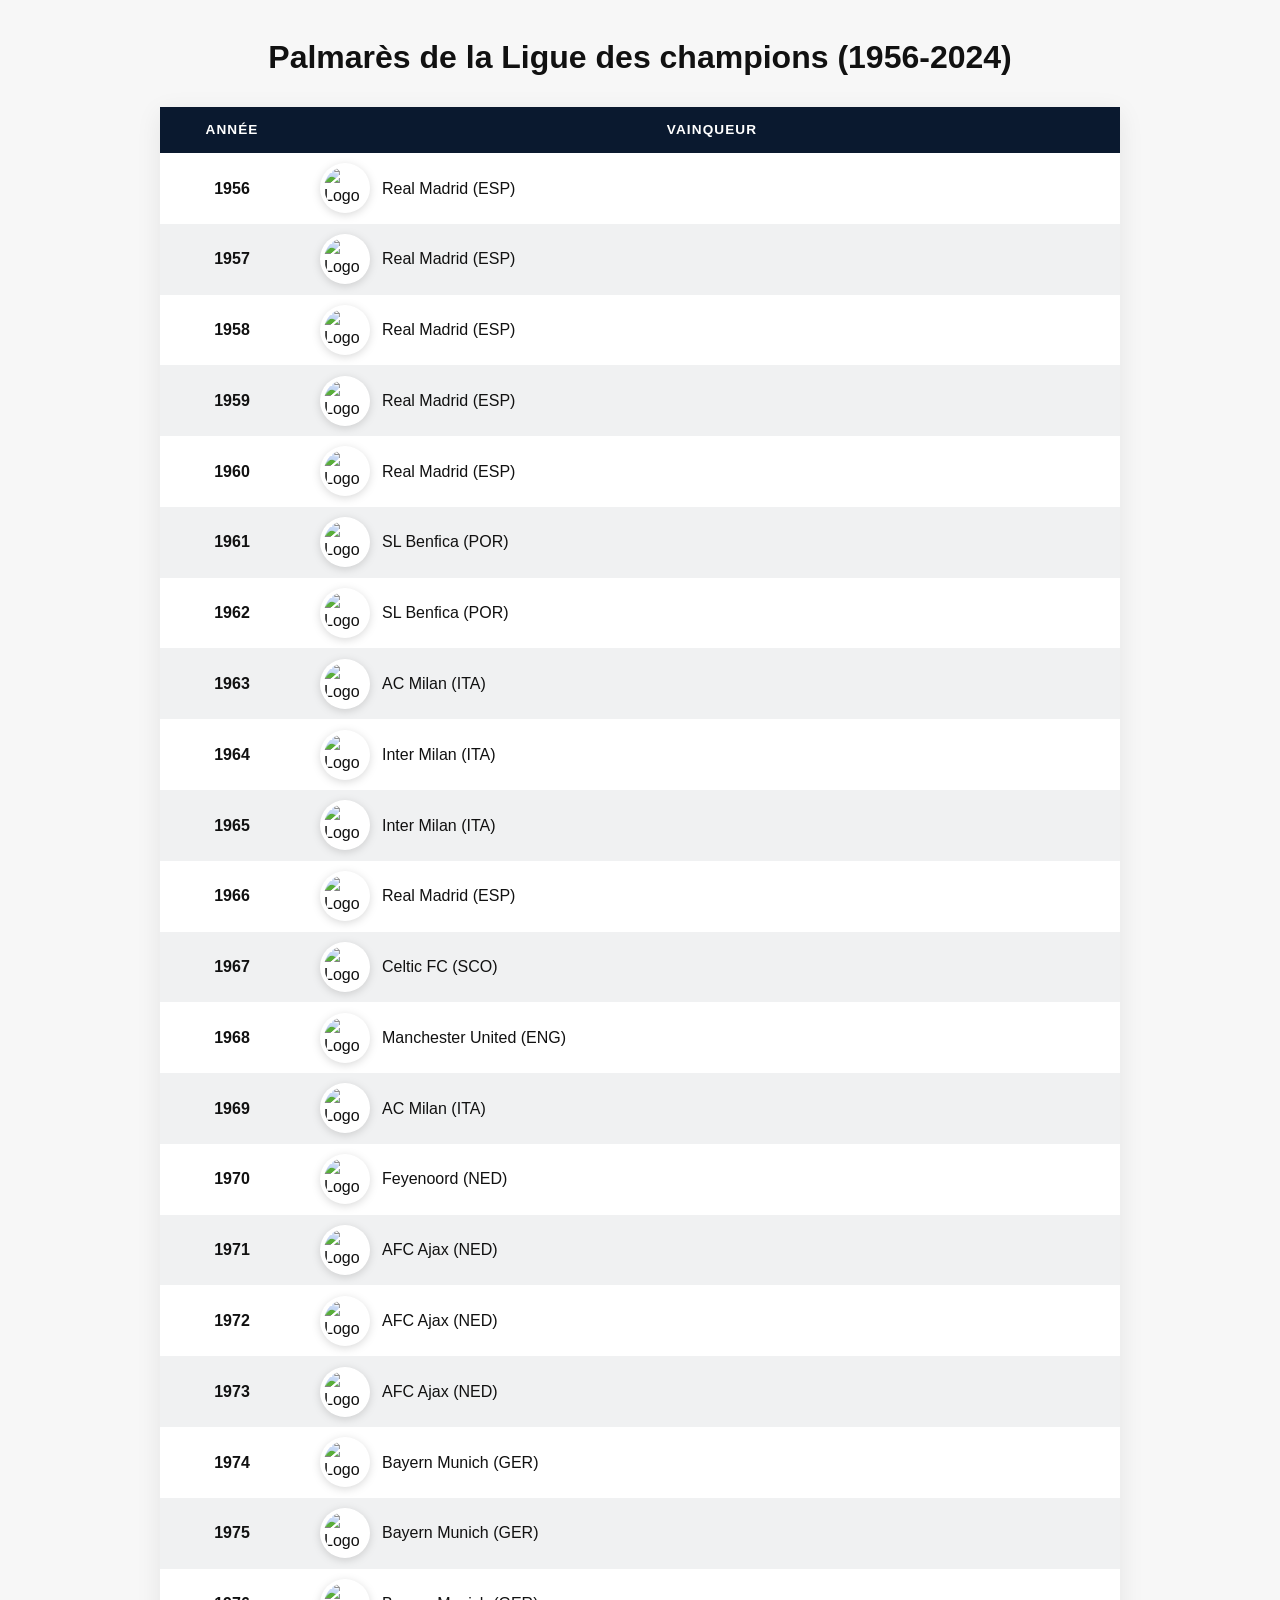
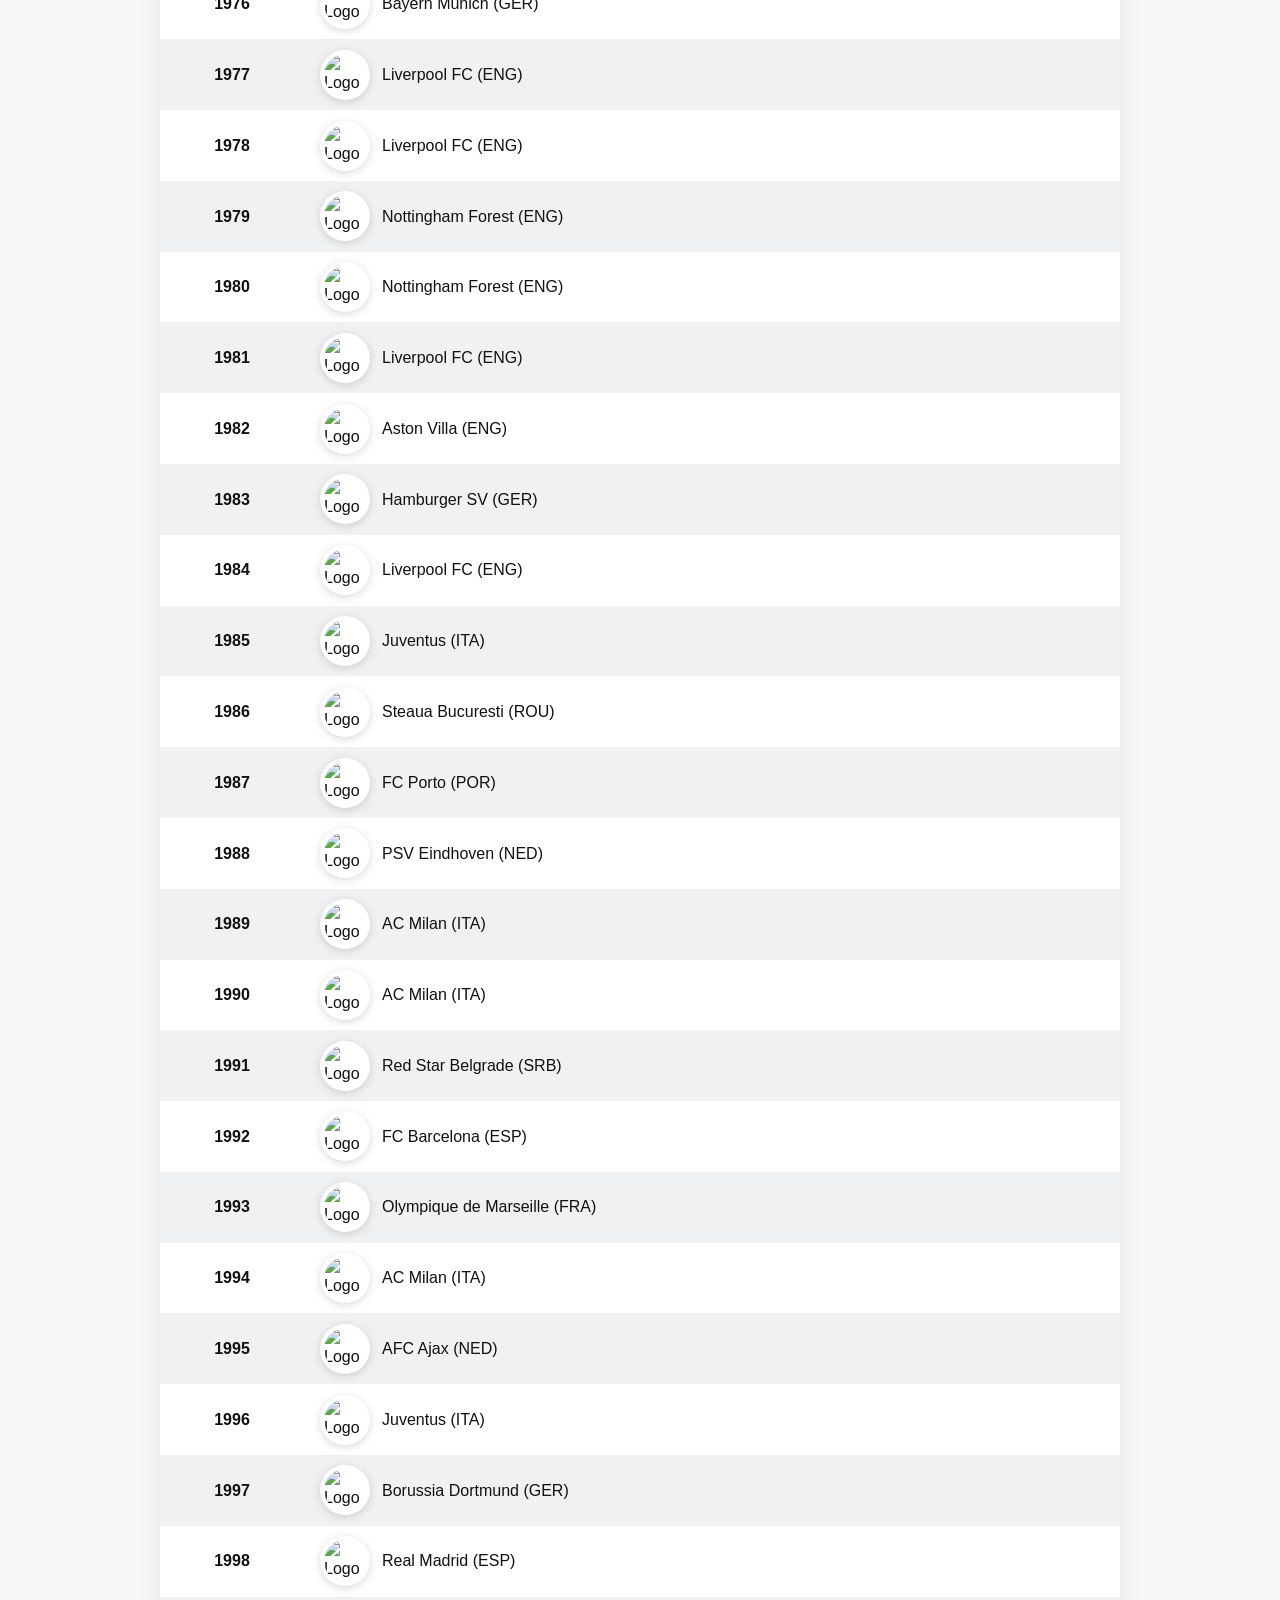
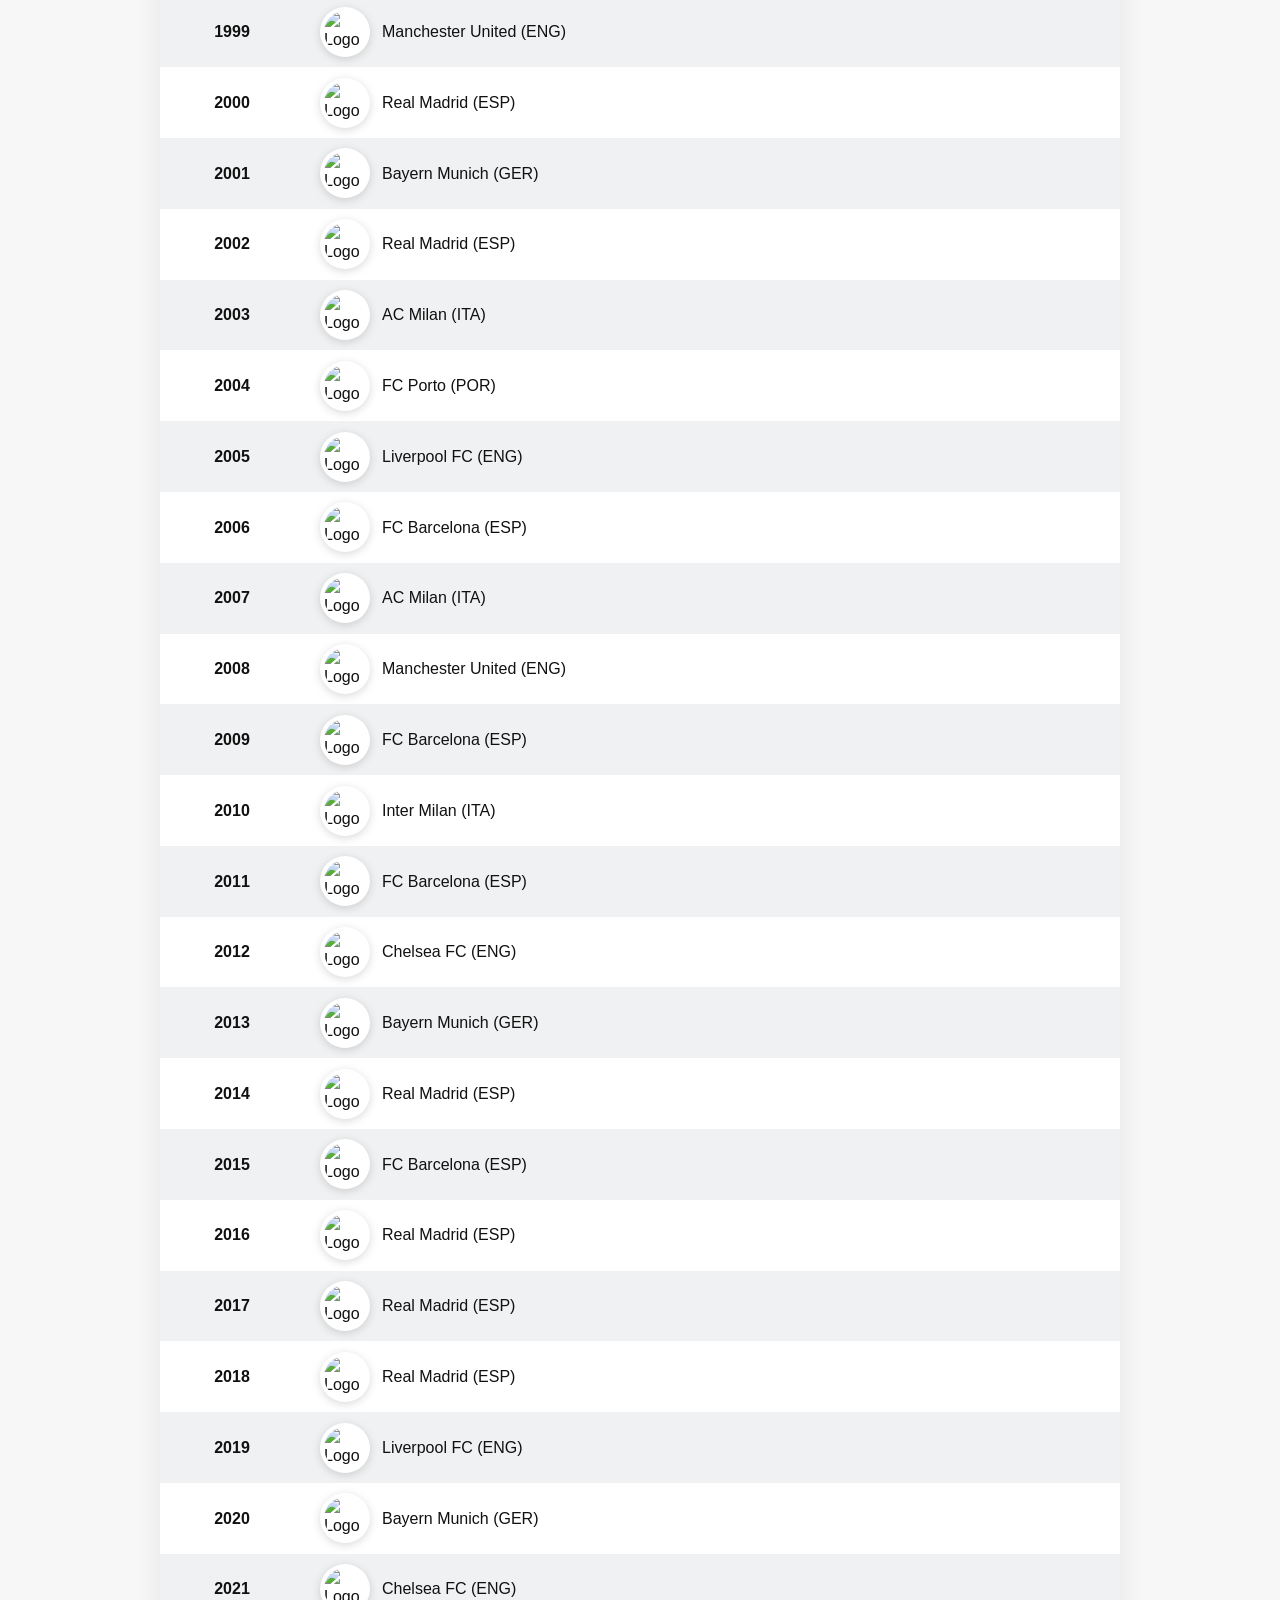
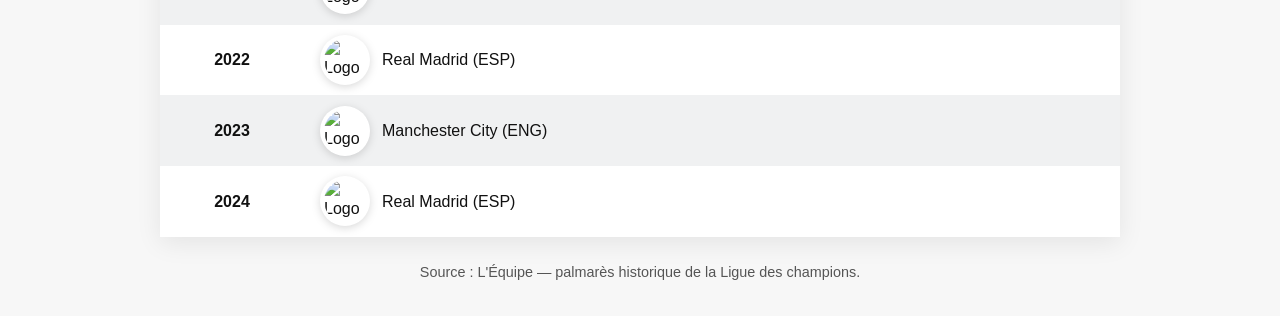
==== outputs/champions_league_winners.html @ 4bb84426 "Add HTML palmares with club logos" ====
<!DOCTYPE html>
        <html lang="fr">
        <head>
          <meta charset="utf-8" />
          <title>Palmarès Ligue des champions</title>
          <style>
            :root {
              color-scheme: light dark;
              font-family: 'Segoe UI', 'Roboto', sans-serif;
            }

            body {
              margin: 2rem;
              background: #f7f7f7;
              color: #111;
              line-height: 1.6;
            }

            h1 {
              text-align: center;
              margin-bottom: 1.5rem;
            }

            table {
              width: min(960px, 100%);
              margin: 0 auto;
              border-collapse: collapse;
              background: #fff;
              box-shadow: 0 6px 24px rgba(0, 0, 0, 0.08);
            }

            thead th {
              background: #0a192f;
              color: #fff;
              padding: 0.75rem 1rem;
              text-transform: uppercase;
              letter-spacing: 0.08em;
              font-size: 0.85rem;
            }

            tbody tr:nth-child(even) {
              background: rgba(10, 25, 47, 0.06);
            }

            td {
              padding: 0.65rem 1rem;
              vertical-align: middle;
            }

            td.year {
              text-align: center;
              font-weight: 600;
              width: 15%;
              white-space: nowrap;
            }

            td.club {
              width: 85%;
            }

            .club-wrapper {
              display: flex;
              align-items: center;
              gap: 0.75rem;
            }

            .club-wrapper img {
              width: 42px;
              height: 42px;
              object-fit: contain;
              filter: drop-shadow(0 2px 4px rgba(0, 0, 0, 0.15));
              background: #fff;
              border-radius: 50%;
              padding: 0.25rem;
            }

            .club-wrapper span {
              font-weight: 500;
            }

            .source {
              margin-top: 1.5rem;
              text-align: center;
              font-size: 0.9rem;
              color: #555;
            }

            @media (prefers-color-scheme: dark) {
              body {
                background: #0a192f;
                color: #e6f1ff;
              }

              table {
                background: rgba(2, 12, 27, 0.85);
                box-shadow: 0 12px 30px rgba(2, 12, 27, 0.8);
              }

              tbody tr:nth-child(even) {
                background: rgba(100, 255, 218, 0.08);
              }

              td {
                border-color: rgba(255, 255, 255, 0.1);
              }

              .club-wrapper img {
                background: #e6f1ff;
              }

              .source {
                color: #a8b2d1;
              }
            }
          </style>
        </head>
        <body>
          <h1>Palmarès de la Ligue des champions (1956-2024)</h1>
          <table>
            <thead>
              <tr>
                <th>Année</th>
                <th>Vainqueur</th>
              </tr>
            </thead>
            <tbody>
              <tr>
  <td class="year">1956</td>
  <td class="club">
    <div class="club-wrapper">
      <img src="https://upload.wikimedia.org/wikipedia/en/5/56/Real_Madrid_CF.svg" alt="Logo Real Madrid (ESP)" loading="lazy" />
      <span>Real Madrid (ESP)</span>
    </div>
  </td>
</tr>
<tr>
  <td class="year">1957</td>
  <td class="club">
    <div class="club-wrapper">
      <img src="https://upload.wikimedia.org/wikipedia/en/5/56/Real_Madrid_CF.svg" alt="Logo Real Madrid (ESP)" loading="lazy" />
      <span>Real Madrid (ESP)</span>
    </div>
  </td>
</tr>
<tr>
  <td class="year">1958</td>
  <td class="club">
    <div class="club-wrapper">
      <img src="https://upload.wikimedia.org/wikipedia/en/5/56/Real_Madrid_CF.svg" alt="Logo Real Madrid (ESP)" loading="lazy" />
      <span>Real Madrid (ESP)</span>
    </div>
  </td>
</tr>
<tr>
  <td class="year">1959</td>
  <td class="club">
    <div class="club-wrapper">
      <img src="https://upload.wikimedia.org/wikipedia/en/5/56/Real_Madrid_CF.svg" alt="Logo Real Madrid (ESP)" loading="lazy" />
      <span>Real Madrid (ESP)</span>
    </div>
  </td>
</tr>
<tr>
  <td class="year">1960</td>
  <td class="club">
    <div class="club-wrapper">
      <img src="https://upload.wikimedia.org/wikipedia/en/5/56/Real_Madrid_CF.svg" alt="Logo Real Madrid (ESP)" loading="lazy" />
      <span>Real Madrid (ESP)</span>
    </div>
  </td>
</tr>
<tr>
  <td class="year">1961</td>
  <td class="club">
    <div class="club-wrapper">
      <img src="https://upload.wikimedia.org/wikipedia/en/a/af/SL_Benfica_logo.svg" alt="Logo SL Benfica (POR)" loading="lazy" />
      <span>SL Benfica (POR)</span>
    </div>
  </td>
</tr>
<tr>
  <td class="year">1962</td>
  <td class="club">
    <div class="club-wrapper">
      <img src="https://upload.wikimedia.org/wikipedia/en/a/af/SL_Benfica_logo.svg" alt="Logo SL Benfica (POR)" loading="lazy" />
      <span>SL Benfica (POR)</span>
    </div>
  </td>
</tr>
<tr>
  <td class="year">1963</td>
  <td class="club">
    <div class="club-wrapper">
      <img src="https://upload.wikimedia.org/wikipedia/commons/d/d0/AC_Milan.svg" alt="Logo AC Milan (ITA)" loading="lazy" />
      <span>AC Milan (ITA)</span>
    </div>
  </td>
</tr>
<tr>
  <td class="year">1964</td>
  <td class="club">
    <div class="club-wrapper">
      <img src="https://upload.wikimedia.org/wikipedia/commons/4/48/FC_Internazionale_Milano_2021.svg" alt="Logo Inter Milan (ITA)" loading="lazy" />
      <span>Inter Milan (ITA)</span>
    </div>
  </td>
</tr>
<tr>
  <td class="year">1965</td>
  <td class="club">
    <div class="club-wrapper">
      <img src="https://upload.wikimedia.org/wikipedia/commons/4/48/FC_Internazionale_Milano_2021.svg" alt="Logo Inter Milan (ITA)" loading="lazy" />
      <span>Inter Milan (ITA)</span>
    </div>
  </td>
</tr>
<tr>
  <td class="year">1966</td>
  <td class="club">
    <div class="club-wrapper">
      <img src="https://upload.wikimedia.org/wikipedia/en/5/56/Real_Madrid_CF.svg" alt="Logo Real Madrid (ESP)" loading="lazy" />
      <span>Real Madrid (ESP)</span>
    </div>
  </td>
</tr>
<tr>
  <td class="year">1967</td>
  <td class="club">
    <div class="club-wrapper">
      <img src="https://upload.wikimedia.org/wikipedia/en/1/15/Celtic_FC.svg" alt="Logo Celtic FC (SCO)" loading="lazy" />
      <span>Celtic FC (SCO)</span>
    </div>
  </td>
</tr>
<tr>
  <td class="year">1968</td>
  <td class="club">
    <div class="club-wrapper">
      <img src="https://upload.wikimedia.org/wikipedia/en/7/7a/Manchester_United_FC_crest.svg" alt="Logo Manchester United (ENG)" loading="lazy" />
      <span>Manchester United (ENG)</span>
    </div>
  </td>
</tr>
<tr>
  <td class="year">1969</td>
  <td class="club">
    <div class="club-wrapper">
      <img src="https://upload.wikimedia.org/wikipedia/commons/d/d0/AC_Milan.svg" alt="Logo AC Milan (ITA)" loading="lazy" />
      <span>AC Milan (ITA)</span>
    </div>
  </td>
</tr>
<tr>
  <td class="year">1970</td>
  <td class="club">
    <div class="club-wrapper">
      <img src="https://upload.wikimedia.org/wikipedia/en/2/2d/Feyenoord_logo.svg" alt="Logo Feyenoord (NED)" loading="lazy" />
      <span>Feyenoord (NED)</span>
    </div>
  </td>
</tr>
<tr>
  <td class="year">1971</td>
  <td class="club">
    <div class="club-wrapper">
      <img src="https://upload.wikimedia.org/wikipedia/en/7/79/Ajax_Amsterdam.svg" alt="Logo AFC Ajax (NED)" loading="lazy" />
      <span>AFC Ajax (NED)</span>
    </div>
  </td>
</tr>
<tr>
  <td class="year">1972</td>
  <td class="club">
    <div class="club-wrapper">
      <img src="https://upload.wikimedia.org/wikipedia/en/7/79/Ajax_Amsterdam.svg" alt="Logo AFC Ajax (NED)" loading="lazy" />
      <span>AFC Ajax (NED)</span>
    </div>
  </td>
</tr>
<tr>
  <td class="year">1973</td>
  <td class="club">
    <div class="club-wrapper">
      <img src="https://upload.wikimedia.org/wikipedia/en/7/79/Ajax_Amsterdam.svg" alt="Logo AFC Ajax (NED)" loading="lazy" />
      <span>AFC Ajax (NED)</span>
    </div>
  </td>
</tr>
<tr>
  <td class="year">1974</td>
  <td class="club">
    <div class="club-wrapper">
      <img src="https://upload.wikimedia.org/wikipedia/en/1/1f/FC_Bayern_M%C3%BCnchen_logo_(2017).svg" alt="Logo Bayern Munich (GER)" loading="lazy" />
      <span>Bayern Munich (GER)</span>
    </div>
  </td>
</tr>
<tr>
  <td class="year">1975</td>
  <td class="club">
    <div class="club-wrapper">
      <img src="https://upload.wikimedia.org/wikipedia/en/1/1f/FC_Bayern_M%C3%BCnchen_logo_(2017).svg" alt="Logo Bayern Munich (GER)" loading="lazy" />
      <span>Bayern Munich (GER)</span>
    </div>
  </td>
</tr>
<tr>
  <td class="year">1976</td>
  <td class="club">
    <div class="club-wrapper">
      <img src="https://upload.wikimedia.org/wikipedia/en/1/1f/FC_Bayern_M%C3%BCnchen_logo_(2017).svg" alt="Logo Bayern Munich (GER)" loading="lazy" />
      <span>Bayern Munich (GER)</span>
    </div>
  </td>
</tr>
<tr>
  <td class="year">1977</td>
  <td class="club">
    <div class="club-wrapper">
      <img src="https://upload.wikimedia.org/wikipedia/en/0/0c/Liverpool_FC.svg" alt="Logo Liverpool FC (ENG)" loading="lazy" />
      <span>Liverpool FC (ENG)</span>
    </div>
  </td>
</tr>
<tr>
  <td class="year">1978</td>
  <td class="club">
    <div class="club-wrapper">
      <img src="https://upload.wikimedia.org/wikipedia/en/0/0c/Liverpool_FC.svg" alt="Logo Liverpool FC (ENG)" loading="lazy" />
      <span>Liverpool FC (ENG)</span>
    </div>
  </td>
</tr>
<tr>
  <td class="year">1979</td>
  <td class="club">
    <div class="club-wrapper">
      <img src="https://upload.wikimedia.org/wikipedia/en/6/68/Nottingham_Forest_logo.svg" alt="Logo Nottingham Forest (ENG)" loading="lazy" />
      <span>Nottingham Forest (ENG)</span>
    </div>
  </td>
</tr>
<tr>
  <td class="year">1980</td>
  <td class="club">
    <div class="club-wrapper">
      <img src="https://upload.wikimedia.org/wikipedia/en/6/68/Nottingham_Forest_logo.svg" alt="Logo Nottingham Forest (ENG)" loading="lazy" />
      <span>Nottingham Forest (ENG)</span>
    </div>
  </td>
</tr>
<tr>
  <td class="year">1981</td>
  <td class="club">
    <div class="club-wrapper">
      <img src="https://upload.wikimedia.org/wikipedia/en/0/0c/Liverpool_FC.svg" alt="Logo Liverpool FC (ENG)" loading="lazy" />
      <span>Liverpool FC (ENG)</span>
    </div>
  </td>
</tr>
<tr>
  <td class="year">1982</td>
  <td class="club">
    <div class="club-wrapper">
      <img src="https://upload.wikimedia.org/wikipedia/en/9/9f/Aston_Villa_FC_crest.svg" alt="Logo Aston Villa (ENG)" loading="lazy" />
      <span>Aston Villa (ENG)</span>
    </div>
  </td>
</tr>
<tr>
  <td class="year">1983</td>
  <td class="club">
    <div class="club-wrapper">
      <img src="https://upload.wikimedia.org/wikipedia/en/6/66/Hamburger_SV_logo.svg" alt="Logo Hamburger SV (GER)" loading="lazy" />
      <span>Hamburger SV (GER)</span>
    </div>
  </td>
</tr>
<tr>
  <td class="year">1984</td>
  <td class="club">
    <div class="club-wrapper">
      <img src="https://upload.wikimedia.org/wikipedia/en/0/0c/Liverpool_FC.svg" alt="Logo Liverpool FC (ENG)" loading="lazy" />
      <span>Liverpool FC (ENG)</span>
    </div>
  </td>
</tr>
<tr>
  <td class="year">1985</td>
  <td class="club">
    <div class="club-wrapper">
      <img src="https://upload.wikimedia.org/wikipedia/commons/1/15/Juventus_FC_2017_logo.svg" alt="Logo Juventus (ITA)" loading="lazy" />
      <span>Juventus (ITA)</span>
    </div>
  </td>
</tr>
<tr>
  <td class="year">1986</td>
  <td class="club">
    <div class="club-wrapper">
      <img src="https://upload.wikimedia.org/wikipedia/en/7/7c/Steaua_Bucuresti_(1980).svg" alt="Logo Steaua Bucuresti (ROU)" loading="lazy" />
      <span>Steaua Bucuresti (ROU)</span>
    </div>
  </td>
</tr>
<tr>
  <td class="year">1987</td>
  <td class="club">
    <div class="club-wrapper">
      <img src="https://upload.wikimedia.org/wikipedia/en/f/f1/FC_Porto.svg" alt="Logo FC Porto (POR)" loading="lazy" />
      <span>FC Porto (POR)</span>
    </div>
  </td>
</tr>
<tr>
  <td class="year">1988</td>
  <td class="club">
    <div class="club-wrapper">
      <img src="https://upload.wikimedia.org/wikipedia/en/0/05/PSV_Eindhoven.svg" alt="Logo PSV Eindhoven (NED)" loading="lazy" />
      <span>PSV Eindhoven (NED)</span>
    </div>
  </td>
</tr>
<tr>
  <td class="year">1989</td>
  <td class="club">
    <div class="club-wrapper">
      <img src="https://upload.wikimedia.org/wikipedia/commons/d/d0/AC_Milan.svg" alt="Logo AC Milan (ITA)" loading="lazy" />
      <span>AC Milan (ITA)</span>
    </div>
  </td>
</tr>
<tr>
  <td class="year">1990</td>
  <td class="club">
    <div class="club-wrapper">
      <img src="https://upload.wikimedia.org/wikipedia/commons/d/d0/AC_Milan.svg" alt="Logo AC Milan (ITA)" loading="lazy" />
      <span>AC Milan (ITA)</span>
    </div>
  </td>
</tr>
<tr>
  <td class="year">1991</td>
  <td class="club">
    <div class="club-wrapper">
      <img src="https://upload.wikimedia.org/wikipedia/en/0/09/FK_Crvena_zvezda.svg" alt="Logo Red Star Belgrade (SRB)" loading="lazy" />
      <span>Red Star Belgrade (SRB)</span>
    </div>
  </td>
</tr>
<tr>
  <td class="year">1992</td>
  <td class="club">
    <div class="club-wrapper">
      <img src="https://upload.wikimedia.org/wikipedia/en/4/47/FC_Barcelona_(crest).svg" alt="Logo FC Barcelona (ESP)" loading="lazy" />
      <span>FC Barcelona (ESP)</span>
    </div>
  </td>
</tr>
<tr>
  <td class="year">1993</td>
  <td class="club">
    <div class="club-wrapper">
      <img src="https://upload.wikimedia.org/wikipedia/commons/6/6d/Olympique_de_Marseille_logo.svg" alt="Logo Olympique de Marseille (FRA)" loading="lazy" />
      <span>Olympique de Marseille (FRA)</span>
    </div>
  </td>
</tr>
<tr>
  <td class="year">1994</td>
  <td class="club">
    <div class="club-wrapper">
      <img src="https://upload.wikimedia.org/wikipedia/commons/d/d0/AC_Milan.svg" alt="Logo AC Milan (ITA)" loading="lazy" />
      <span>AC Milan (ITA)</span>
    </div>
  </td>
</tr>
<tr>
  <td class="year">1995</td>
  <td class="club">
    <div class="club-wrapper">
      <img src="https://upload.wikimedia.org/wikipedia/en/7/79/Ajax_Amsterdam.svg" alt="Logo AFC Ajax (NED)" loading="lazy" />
      <span>AFC Ajax (NED)</span>
    </div>
  </td>
</tr>
<tr>
  <td class="year">1996</td>
  <td class="club">
    <div class="club-wrapper">
      <img src="https://upload.wikimedia.org/wikipedia/commons/1/15/Juventus_FC_2017_logo.svg" alt="Logo Juventus (ITA)" loading="lazy" />
      <span>Juventus (ITA)</span>
    </div>
  </td>
</tr>
<tr>
  <td class="year">1997</td>
  <td class="club">
    <div class="club-wrapper">
      <img src="https://upload.wikimedia.org/wikipedia/commons/6/67/Borussia_Dortmund_logo.svg" alt="Logo Borussia Dortmund (GER)" loading="lazy" />
      <span>Borussia Dortmund (GER)</span>
    </div>
  </td>
</tr>
<tr>
  <td class="year">1998</td>
  <td class="club">
    <div class="club-wrapper">
      <img src="https://upload.wikimedia.org/wikipedia/en/5/56/Real_Madrid_CF.svg" alt="Logo Real Madrid (ESP)" loading="lazy" />
      <span>Real Madrid (ESP)</span>
    </div>
  </td>
</tr>
<tr>
  <td class="year">1999</td>
  <td class="club">
    <div class="club-wrapper">
      <img src="https://upload.wikimedia.org/wikipedia/en/7/7a/Manchester_United_FC_crest.svg" alt="Logo Manchester United (ENG)" loading="lazy" />
      <span>Manchester United (ENG)</span>
    </div>
  </td>
</tr>
<tr>
  <td class="year">2000</td>
  <td class="club">
    <div class="club-wrapper">
      <img src="https://upload.wikimedia.org/wikipedia/en/5/56/Real_Madrid_CF.svg" alt="Logo Real Madrid (ESP)" loading="lazy" />
      <span>Real Madrid (ESP)</span>
    </div>
  </td>
</tr>
<tr>
  <td class="year">2001</td>
  <td class="club">
    <div class="club-wrapper">
      <img src="https://upload.wikimedia.org/wikipedia/en/1/1f/FC_Bayern_M%C3%BCnchen_logo_(2017).svg" alt="Logo Bayern Munich (GER)" loading="lazy" />
      <span>Bayern Munich (GER)</span>
    </div>
  </td>
</tr>
<tr>
  <td class="year">2002</td>
  <td class="club">
    <div class="club-wrapper">
      <img src="https://upload.wikimedia.org/wikipedia/en/5/56/Real_Madrid_CF.svg" alt="Logo Real Madrid (ESP)" loading="lazy" />
      <span>Real Madrid (ESP)</span>
    </div>
  </td>
</tr>
<tr>
  <td class="year">2003</td>
  <td class="club">
    <div class="club-wrapper">
      <img src="https://upload.wikimedia.org/wikipedia/commons/d/d0/AC_Milan.svg" alt="Logo AC Milan (ITA)" loading="lazy" />
      <span>AC Milan (ITA)</span>
    </div>
  </td>
</tr>
<tr>
  <td class="year">2004</td>
  <td class="club">
    <div class="club-wrapper">
      <img src="https://upload.wikimedia.org/wikipedia/en/f/f1/FC_Porto.svg" alt="Logo FC Porto (POR)" loading="lazy" />
      <span>FC Porto (POR)</span>
    </div>
  </td>
</tr>
<tr>
  <td class="year">2005</td>
  <td class="club">
    <div class="club-wrapper">
      <img src="https://upload.wikimedia.org/wikipedia/en/0/0c/Liverpool_FC.svg" alt="Logo Liverpool FC (ENG)" loading="lazy" />
      <span>Liverpool FC (ENG)</span>
    </div>
  </td>
</tr>
<tr>
  <td class="year">2006</td>
  <td class="club">
    <div class="club-wrapper">
      <img src="https://upload.wikimedia.org/wikipedia/en/4/47/FC_Barcelona_(crest).svg" alt="Logo FC Barcelona (ESP)" loading="lazy" />
      <span>FC Barcelona (ESP)</span>
    </div>
  </td>
</tr>
<tr>
  <td class="year">2007</td>
  <td class="club">
    <div class="club-wrapper">
      <img src="https://upload.wikimedia.org/wikipedia/commons/d/d0/AC_Milan.svg" alt="Logo AC Milan (ITA)" loading="lazy" />
      <span>AC Milan (ITA)</span>
    </div>
  </td>
</tr>
<tr>
  <td class="year">2008</td>
  <td class="club">
    <div class="club-wrapper">
      <img src="https://upload.wikimedia.org/wikipedia/en/7/7a/Manchester_United_FC_crest.svg" alt="Logo Manchester United (ENG)" loading="lazy" />
      <span>Manchester United (ENG)</span>
    </div>
  </td>
</tr>
<tr>
  <td class="year">2009</td>
  <td class="club">
    <div class="club-wrapper">
      <img src="https://upload.wikimedia.org/wikipedia/en/4/47/FC_Barcelona_(crest).svg" alt="Logo FC Barcelona (ESP)" loading="lazy" />
      <span>FC Barcelona (ESP)</span>
    </div>
  </td>
</tr>
<tr>
  <td class="year">2010</td>
  <td class="club">
    <div class="club-wrapper">
      <img src="https://upload.wikimedia.org/wikipedia/commons/4/48/FC_Internazionale_Milano_2021.svg" alt="Logo Inter Milan (ITA)" loading="lazy" />
      <span>Inter Milan (ITA)</span>
    </div>
  </td>
</tr>
<tr>
  <td class="year">2011</td>
  <td class="club">
    <div class="club-wrapper">
      <img src="https://upload.wikimedia.org/wikipedia/en/4/47/FC_Barcelona_(crest).svg" alt="Logo FC Barcelona (ESP)" loading="lazy" />
      <span>FC Barcelona (ESP)</span>
    </div>
  </td>
</tr>
<tr>
  <td class="year">2012</td>
  <td class="club">
    <div class="club-wrapper">
      <img src="https://upload.wikimedia.org/wikipedia/en/c/cc/Chelsea_FC.svg" alt="Logo Chelsea FC (ENG)" loading="lazy" />
      <span>Chelsea FC (ENG)</span>
    </div>
  </td>
</tr>
<tr>
  <td class="year">2013</td>
  <td class="club">
    <div class="club-wrapper">
      <img src="https://upload.wikimedia.org/wikipedia/en/1/1f/FC_Bayern_M%C3%BCnchen_logo_(2017).svg" alt="Logo Bayern Munich (GER)" loading="lazy" />
      <span>Bayern Munich (GER)</span>
    </div>
  </td>
</tr>
<tr>
  <td class="year">2014</td>
  <td class="club">
    <div class="club-wrapper">
      <img src="https://upload.wikimedia.org/wikipedia/en/5/56/Real_Madrid_CF.svg" alt="Logo Real Madrid (ESP)" loading="lazy" />
      <span>Real Madrid (ESP)</span>
    </div>
  </td>
</tr>
<tr>
  <td class="year">2015</td>
  <td class="club">
    <div class="club-wrapper">
      <img src="https://upload.wikimedia.org/wikipedia/en/4/47/FC_Barcelona_(crest).svg" alt="Logo FC Barcelona (ESP)" loading="lazy" />
      <span>FC Barcelona (ESP)</span>
    </div>
  </td>
</tr>
<tr>
  <td class="year">2016</td>
  <td class="club">
    <div class="club-wrapper">
      <img src="https://upload.wikimedia.org/wikipedia/en/5/56/Real_Madrid_CF.svg" alt="Logo Real Madrid (ESP)" loading="lazy" />
      <span>Real Madrid (ESP)</span>
    </div>
  </td>
</tr>
<tr>
  <td class="year">2017</td>
  <td class="club">
    <div class="club-wrapper">
      <img src="https://upload.wikimedia.org/wikipedia/en/5/56/Real_Madrid_CF.svg" alt="Logo Real Madrid (ESP)" loading="lazy" />
      <span>Real Madrid (ESP)</span>
    </div>
  </td>
</tr>
<tr>
  <td class="year">2018</td>
  <td class="club">
    <div class="club-wrapper">
      <img src="https://upload.wikimedia.org/wikipedia/en/5/56/Real_Madrid_CF.svg" alt="Logo Real Madrid (ESP)" loading="lazy" />
      <span>Real Madrid (ESP)</span>
    </div>
  </td>
</tr>
<tr>
  <td class="year">2019</td>
  <td class="club">
    <div class="club-wrapper">
      <img src="https://upload.wikimedia.org/wikipedia/en/0/0c/Liverpool_FC.svg" alt="Logo Liverpool FC (ENG)" loading="lazy" />
      <span>Liverpool FC (ENG)</span>
    </div>
  </td>
</tr>
<tr>
  <td class="year">2020</td>
  <td class="club">
    <div class="club-wrapper">
      <img src="https://upload.wikimedia.org/wikipedia/en/1/1f/FC_Bayern_M%C3%BCnchen_logo_(2017).svg" alt="Logo Bayern Munich (GER)" loading="lazy" />
      <span>Bayern Munich (GER)</span>
    </div>
  </td>
</tr>
<tr>
  <td class="year">2021</td>
  <td class="club">
    <div class="club-wrapper">
      <img src="https://upload.wikimedia.org/wikipedia/en/c/cc/Chelsea_FC.svg" alt="Logo Chelsea FC (ENG)" loading="lazy" />
      <span>Chelsea FC (ENG)</span>
    </div>
  </td>
</tr>
<tr>
  <td class="year">2022</td>
  <td class="club">
    <div class="club-wrapper">
      <img src="https://upload.wikimedia.org/wikipedia/en/5/56/Real_Madrid_CF.svg" alt="Logo Real Madrid (ESP)" loading="lazy" />
      <span>Real Madrid (ESP)</span>
    </div>
  </td>
</tr>
<tr>
  <td class="year">2023</td>
  <td class="club">
    <div class="club-wrapper">
      <img src="https://upload.wikimedia.org/wikipedia/en/e/eb/Manchester_City_FC_badge.svg" alt="Logo Manchester City (ENG)" loading="lazy" />
      <span>Manchester City (ENG)</span>
    </div>
  </td>
</tr>
<tr>
  <td class="year">2024</td>
  <td class="club">
    <div class="club-wrapper">
      <img src="https://upload.wikimedia.org/wikipedia/en/5/56/Real_Madrid_CF.svg" alt="Logo Real Madrid (ESP)" loading="lazy" />
      <span>Real Madrid (ESP)</span>
    </div>
  </td>
</tr>
            </tbody>
          </table>
          <p class="source">Source&nbsp;: L'Équipe — palmarès historique de la Ligue des champions.</p>
        </body>
        </html>
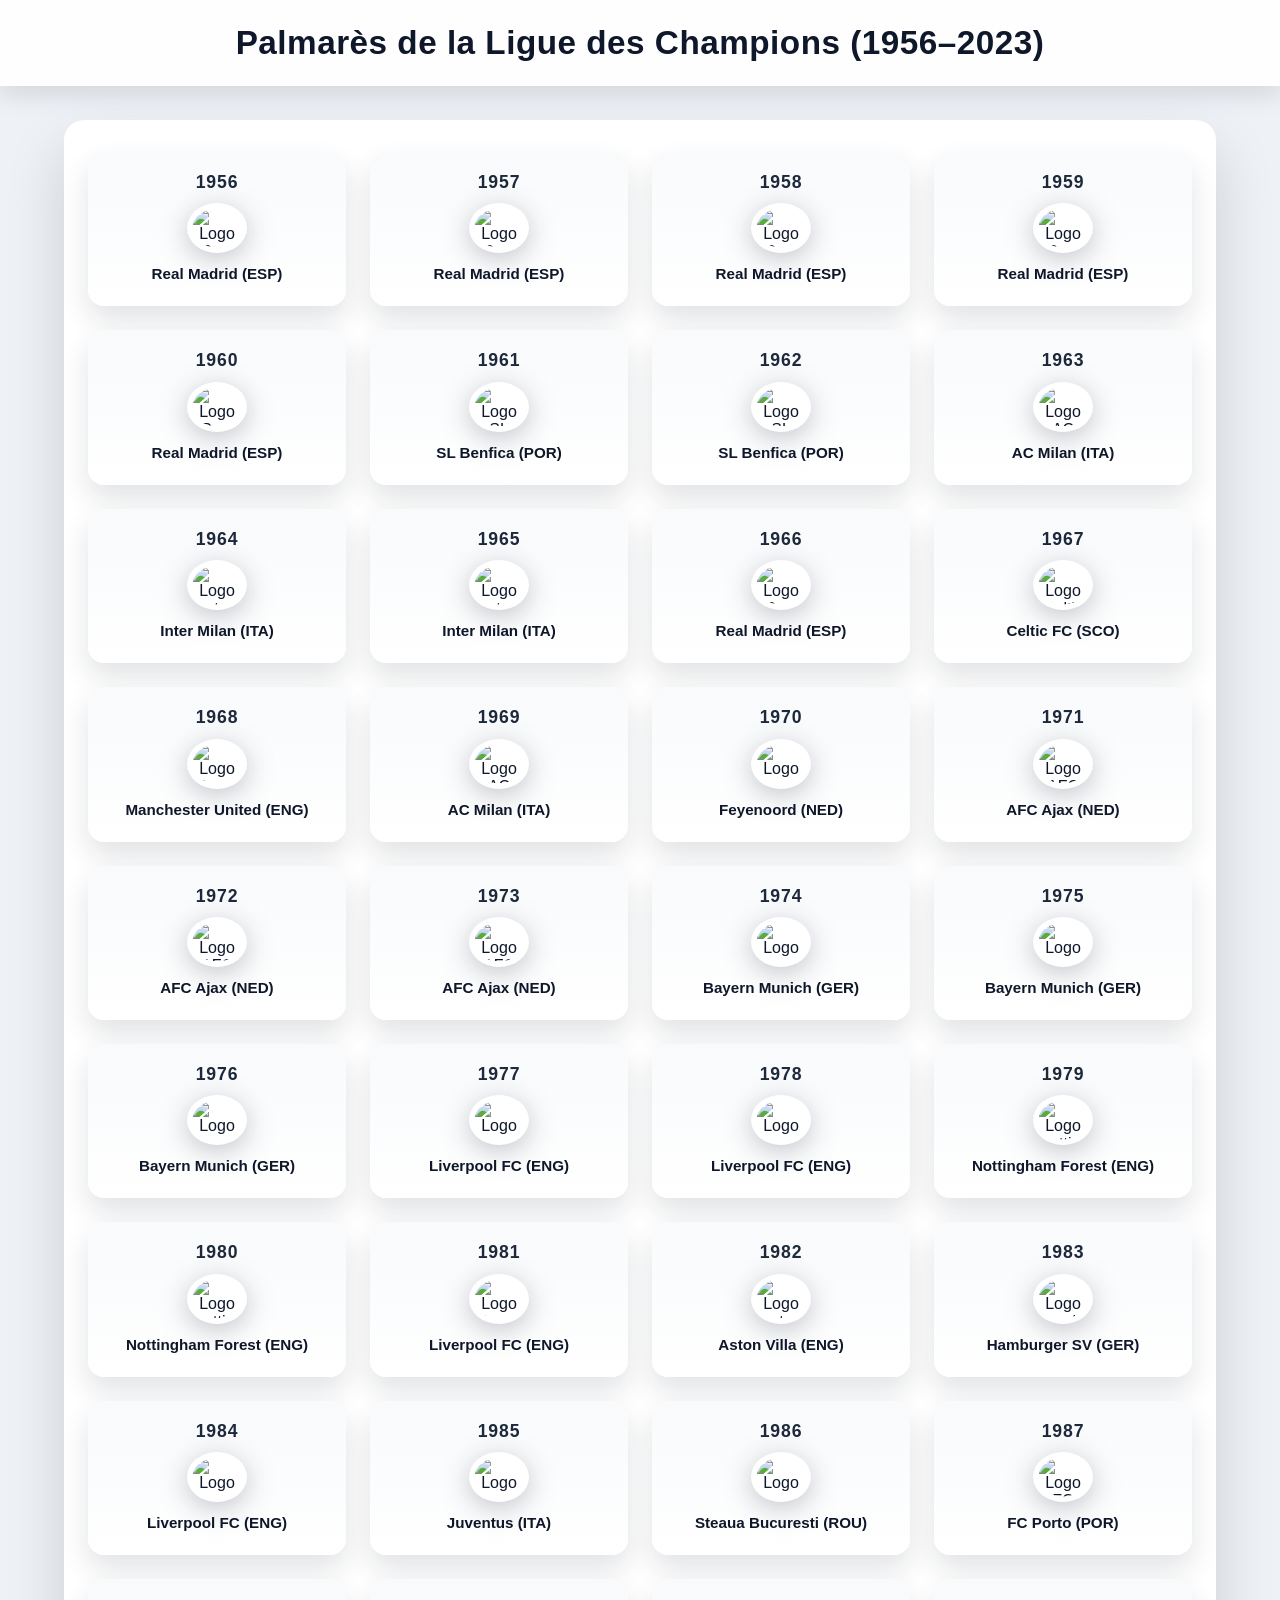
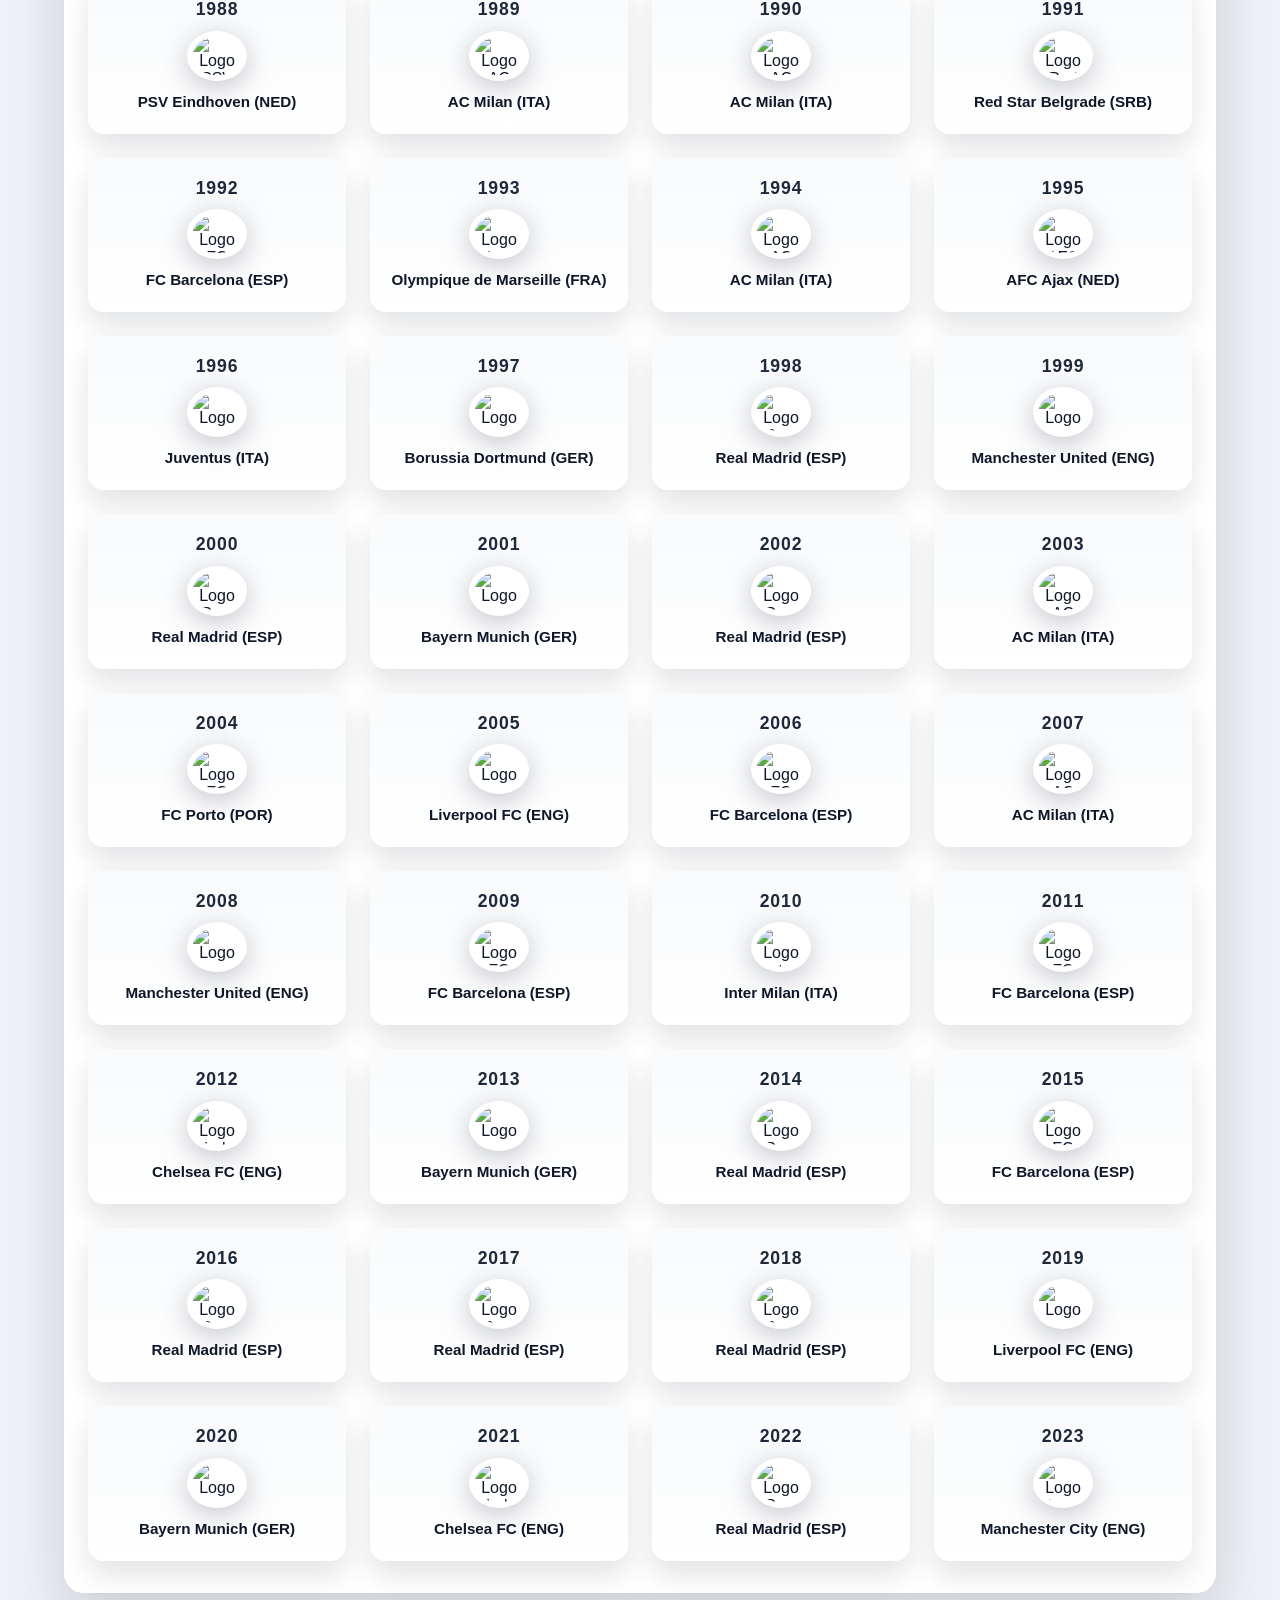
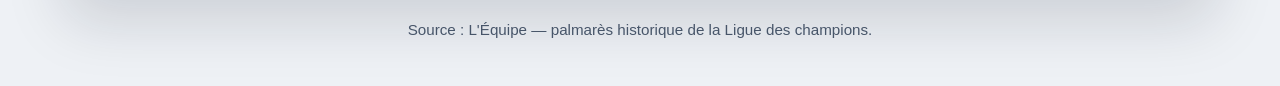
==== commit 3dbc8275: "Redesign Champions League palmarès grid layout" ====
--- a/outputs/champions_league_winners.html
+++ b/outputs/champions_league_winners.html
@@ -2,129 +2,231 @@
         <html lang="fr">
         <head>
           <meta charset="utf-8" />
+          <meta name="viewport" content="width=device-width, initial-scale=1" />
           <title>Palmarès Ligue des champions</title>
           <style>
             :root {
               color-scheme: light dark;
-              font-family: 'Segoe UI', 'Roboto', sans-serif;
+              font-family: 'Roboto', 'Arial', sans-serif;
+            }
+
+            * {
+              box-sizing: border-box;
             }
 
             body {
-              margin: 2rem;
-              background: #f7f7f7;
-              color: #111;
-              line-height: 1.6;
-            }
-
-            h1 {
+              margin: 0;
+              min-height: 100vh;
+              display: flex;
+              flex-direction: column;
+              align-items: center;
+              background: #eef1f5;
+              color: #0f172a;
+            }
+
+            header {
+              position: fixed;
+              top: 0;
+              left: 0;
+              right: 0;
+              z-index: 100;
+              padding: 1.5rem 1rem;
+              background: rgba(255, 255, 255, 0.92);
+              backdrop-filter: blur(8px);
+              box-shadow: 0 8px 24px rgba(15, 23, 42, 0.12);
               text-align: center;
-              margin-bottom: 1.5rem;
+            }
+
+            header h1 {
+              margin: 0;
+              font-size: clamp(1.4rem, 1.6rem + 0.6vw, 2.1rem);
+              font-weight: 700;
+              letter-spacing: 0.015em;
+            }
+
+            main {
+              width: min(1200px, 100%);
+              padding: 7.5rem 1.5rem 3rem;
+              display: flex;
+              flex-direction: column;
+              align-items: center;
+              gap: 1.75rem;
             }
 
             table {
-              width: min(960px, 100%);
-              margin: 0 auto;
-              border-collapse: collapse;
-              background: #fff;
-              box-shadow: 0 6px 24px rgba(0, 0, 0, 0.08);
-            }
-
-            thead th {
-              background: #0a192f;
-              color: #fff;
-              padding: 0.75rem 1rem;
-              text-transform: uppercase;
-              letter-spacing: 0.08em;
-              font-size: 0.85rem;
-            }
-
-            tbody tr:nth-child(even) {
-              background: rgba(10, 25, 47, 0.06);
+              width: 100%;
+              border-collapse: separate;
+              border-spacing: 0;
+              background: #ffffff;
+              border-radius: 20px;
+              padding: 2rem 1.5rem;
+              box-shadow: 0 28px 60px rgba(15, 23, 42, 0.15);
+            }
+
+            thead {
+              position: absolute;
+              width: 1px;
+              height: 1px;
+              margin: -1px;
+              border: 0;
+              padding: 0;
+              clip: rect(0 0 0 0);
+              clip-path: inset(50%);
+              overflow: hidden;
+            }
+
+            tbody {
+              display: grid;
+              grid-template-columns: repeat(4, minmax(0, 1fr));
+              gap: 1.5rem;
+            }
+
+            tr {
+              display: flex;
+              flex-direction: column;
+              align-items: center;
+              background: linear-gradient(180deg, #f8fafc 0%, #ffffff 100%);
+              border-radius: 16px;
+              padding: 1.25rem 1rem 1.5rem;
+              gap: 0.65rem;
+              box-shadow: 0 14px 28px rgba(15, 23, 42, 0.12);
+              transition: transform 0.25s ease, box-shadow 0.25s ease;
+            }
+
+            tr:hover {
+              transform: translateY(-4px);
+              box-shadow: 0 18px 32px rgba(15, 23, 42, 0.18);
             }
 
             td {
-              padding: 0.65rem 1rem;
-              vertical-align: middle;
-            }
-
-            td.year {
+              padding: 0;
               text-align: center;
-              font-weight: 600;
-              width: 15%;
-              white-space: nowrap;
-            }
-
-            td.club {
-              width: 85%;
+            }
+
+            .year {
+              font-weight: 700;
+              font-size: 1.1rem;
+              letter-spacing: 0.05em;
+              color: #1e293b;
+            }
+
+            .club {
+              display: flex;
+              justify-content: center;
             }
 
             .club-wrapper {
               display: flex;
+              flex-direction: column;
               align-items: center;
               gap: 0.75rem;
+              color: #0f172a;
             }
 
             .club-wrapper img {
-              width: 42px;
-              height: 42px;
+              height: 50px;
+              width: auto;
+              max-width: 60px;
               object-fit: contain;
-              filter: drop-shadow(0 2px 4px rgba(0, 0, 0, 0.15));
-              background: #fff;
+              filter: drop-shadow(0 6px 14px rgba(15, 23, 42, 0.25));
+              background: #ffffff;
               border-radius: 50%;
-              padding: 0.25rem;
+              padding: 0.35rem;
             }
 
             .club-wrapper span {
-              font-weight: 500;
+              font-weight: 600;
+              font-size: 0.95rem;
+              text-align: center;
             }
 
             .source {
-              margin-top: 1.5rem;
+              margin: 0;
               text-align: center;
-              font-size: 0.9rem;
-              color: #555;
+              color: #475569;
+              font-size: 0.95rem;
+            }
+
+            @media (max-width: 1200px) {
+              tbody {
+                grid-template-columns: repeat(3, minmax(0, 1fr));
+              }
+            }
+
+            @media (max-width: 900px) {
+              tbody {
+                grid-template-columns: repeat(2, minmax(0, 1fr));
+              }
+            }
+
+            @media (max-width: 600px) {
+              main {
+                padding-top: 8.5rem;
+              }
+
+              tbody {
+                grid-template-columns: 1fr;
+              }
             }
 
             @media (prefers-color-scheme: dark) {
               body {
-                background: #0a192f;
-                color: #e6f1ff;
+                background: #0f172a;
+                color: #e2e8f0;
+              }
+
+              header {
+                background: rgba(15, 23, 42, 0.92);
+                box-shadow: 0 8px 24px rgba(2, 6, 23, 0.6);
               }
 
               table {
-                background: rgba(2, 12, 27, 0.85);
-                box-shadow: 0 12px 30px rgba(2, 12, 27, 0.8);
-              }
-
-              tbody tr:nth-child(even) {
-                background: rgba(100, 255, 218, 0.08);
-              }
-
-              td {
-                border-color: rgba(255, 255, 255, 0.1);
+                background: rgba(15, 23, 42, 0.85);
+                box-shadow: 0 28px 60px rgba(2, 6, 23, 0.75);
+              }
+
+              tr {
+                background: linear-gradient(180deg, rgba(30, 41, 59, 0.9) 0%, rgba(15, 23, 42, 0.9) 100%);
+                box-shadow: 0 14px 28px rgba(2, 6, 23, 0.65);
+              }
+
+              tr:hover {
+                box-shadow: 0 18px 36px rgba(2, 6, 23, 0.75);
+              }
+
+              .year {
+                color: #f8fafc;
+              }
+
+              .club-wrapper {
+                color: #e2e8f0;
               }
 
               .club-wrapper img {
-                background: #e6f1ff;
+                background: rgba(148, 163, 184, 0.2);
+                filter: drop-shadow(0 6px 14px rgba(2, 6, 23, 0.6));
               }
 
               .source {
-                color: #a8b2d1;
+                color: #cbd5f5;
               }
             }
           </style>
         </head>
         <body>
-          <h1>Palmarès de la Ligue des champions (1956-2024)</h1>
-          <table>
-            <thead>
-              <tr>
-                <th>Année</th>
-                <th>Vainqueur</th>
-              </tr>
-            </thead>
-            <tbody>
-              <tr>
+          <header>
+            <h1>Palmarès de la Ligue des Champions (1956–2023)</h1>
+          </header>
+          <main>
+            <table aria-describedby="palmares-source">
+              <thead>
+                <tr>
+                  <th scope="col">Année</th>
+                  <th scope="col">Vainqueur</th>
+                </tr>
+              </thead>
+              <tbody>
+                <tr>
   <td class="year">1956</td>
   <td class="club">
     <div class="club-wrapper">
@@ -736,17 +838,9 @@
     </div>
   </td>
 </tr>
-<tr>
-  <td class="year">2024</td>
-  <td class="club">
-    <div class="club-wrapper">
-      <img src="https://upload.wikimedia.org/wikipedia/en/5/56/Real_Madrid_CF.svg" alt="Logo Real Madrid (ESP)" loading="lazy" />
-      <span>Real Madrid (ESP)</span>
-    </div>
-  </td>
-</tr>
-            </tbody>
-          </table>
-          <p class="source">Source&nbsp;: L'Équipe — palmarès historique de la Ligue des champions.</p>
+              </tbody>
+            </table>
+            <p class="source" id="palmares-source">Source&nbsp;: L'Équipe — palmarès historique de la Ligue des champions.</p>
+          </main>
         </body>
-        </html>+        </html>
